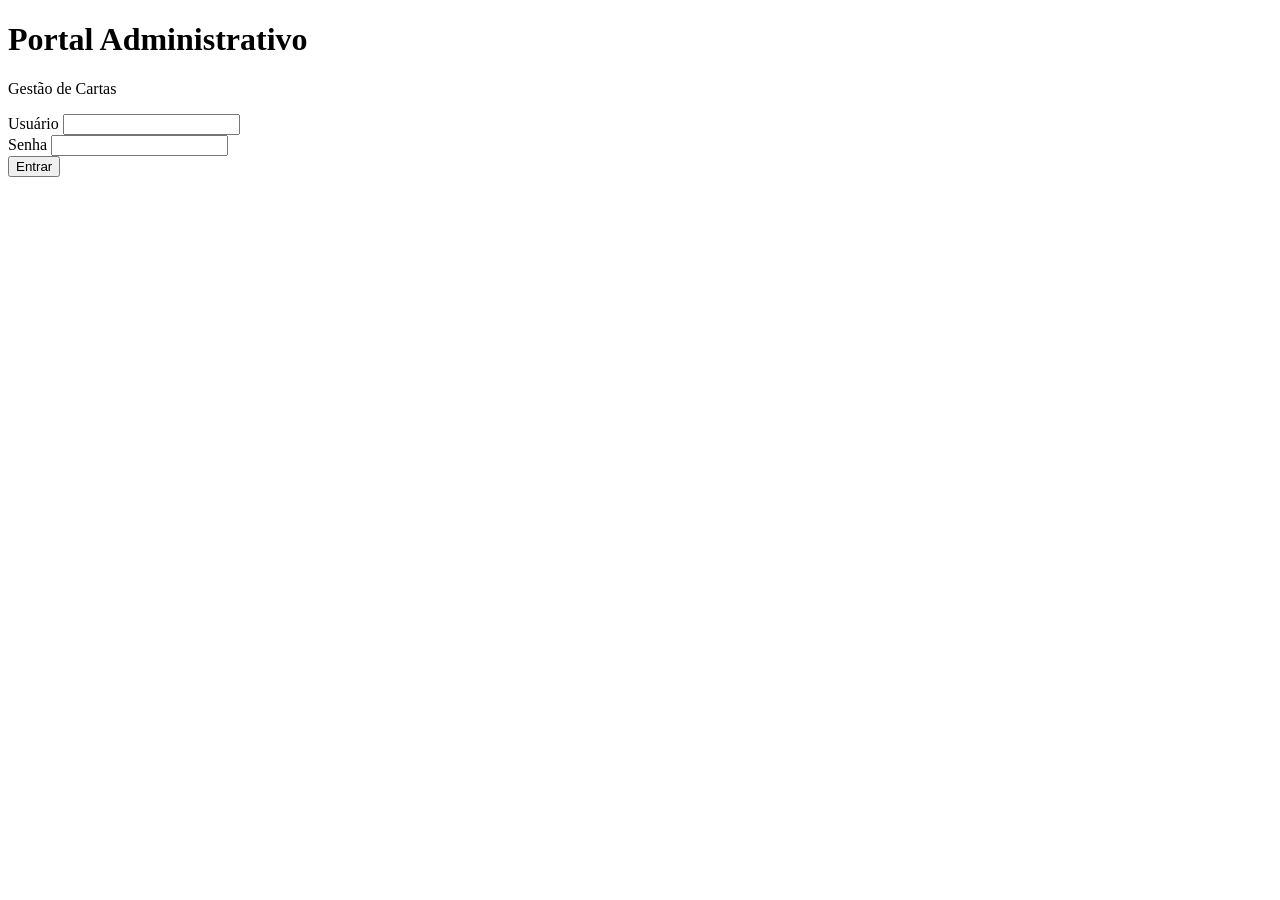
==== src/index.html @ 3fad30eb "chore: initialize project structure" ====
<!DOCTYPE html>
<html lang="pt-BR">
<head>
    <meta charset="UTF-8">
    <meta name="viewport" content="width=device-width, initial-scale=1.0">
    <title>Portal Administrativo - Login</title>
    <link rel="stylesheet" href="assets/css/estilo.css">
</head>
<body class="pagina-login">
    <main class="caixa-login">
        <h1>Portal Administrativo</h1>
        <p class="subtitulo">Gestão de Cartas</p>

        <form id="form-login" novalidate>
            <div class="campo">
                <label for="usuario">Usuário</label>
                <input type="text" id="usuario" name="usuario" autocomplete="username" required>
            </div>

            <div class="campo">
                <label for="senha">Senha</label>
                <input type="password" id="senha" name="senha" autocomplete="current-password" required>
            </div>

            <p id="erro-login" class="mensagem-erro" hidden></p>

            <button type="submit" id="botao-entrar" class="botao botao-primario botao-largo">Entrar</button>
        </form>
    </main>

    <script src="assets/js/login.js"></script>
</body>
</html>
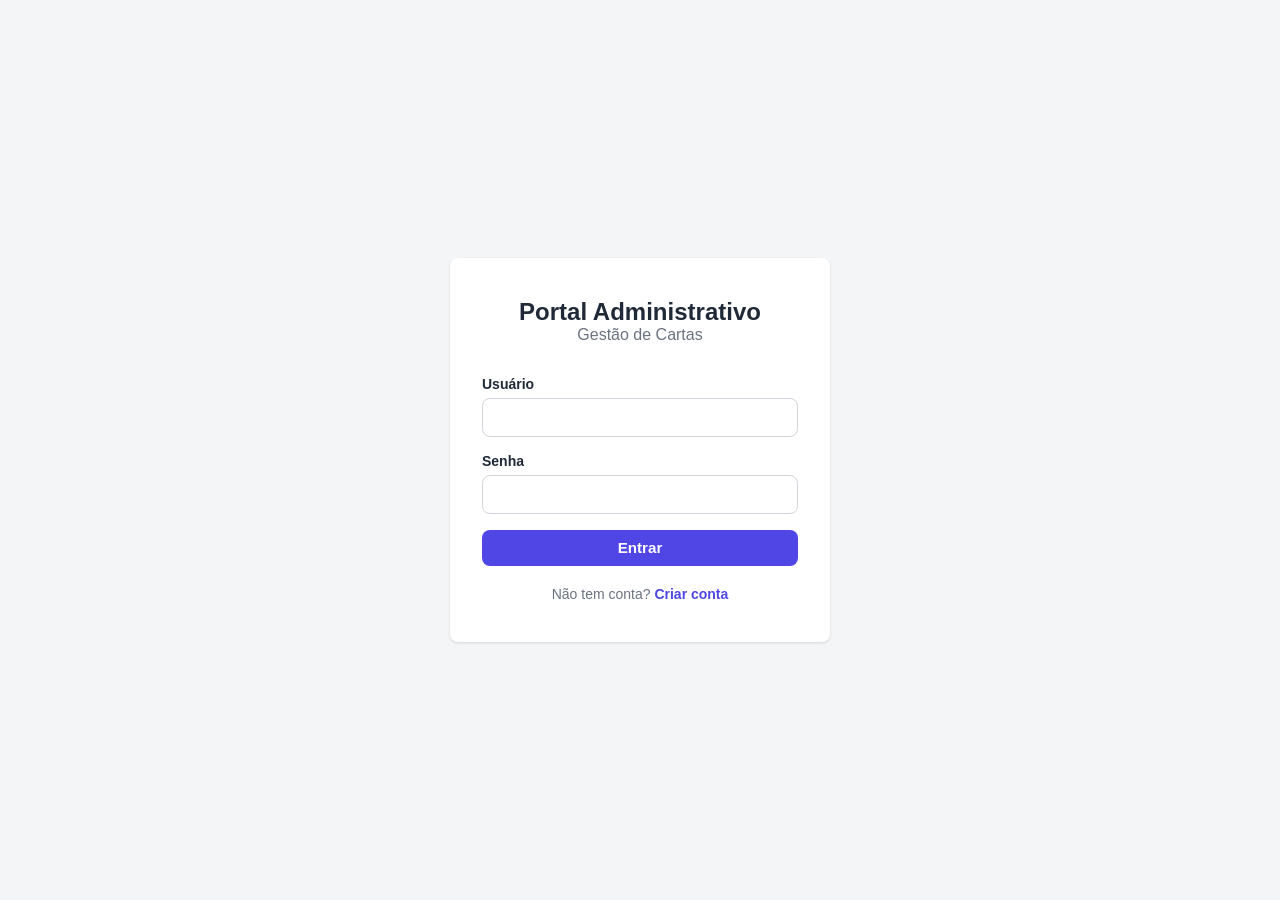
==== commit 1380ae97: "feat: add user registration functionality with form validation and API integration" ====
--- a/src/index.html
+++ b/src/index.html
@@ -26,6 +26,8 @@
 
             <button type="submit" id="botao-entrar" class="botao botao-primario botao-largo">Entrar</button>
         </form>
+
+        <p class="texto-suave link-rodape">Não tem conta? <a href="cadastro.html">Criar conta</a></p>
     </main>
 
     <script src="assets/js/login.js"></script>
--- a/src/assets/css/estilo.css
+++ b/src/assets/css/estilo.css
@@ -0,0 +1,323 @@
+:root {
+    --cor-fundo: #f4f5f7;
+    --cor-superficie: #ffffff;
+    --cor-primaria: #4f46e5;
+    --cor-primaria-escura: #4338ca;
+    --cor-perigo: #dc2626;
+    --cor-perigo-escura: #b91c1c;
+    --cor-texto: #1f2937;
+    --cor-texto-suave: #6b7280;
+    --cor-borda: #d1d5db;
+    --cor-sucesso: #16a34a;
+    --raio: 8px;
+    --sombra: 0 1px 3px rgba(0, 0, 0, 0.12);
+}
+
+* {
+    margin: 0;
+    padding: 0;
+    box-sizing: border-box;
+}
+
+body {
+    font-family: "Segoe UI", Roboto, Arial, sans-serif;
+    background-color: var(--cor-fundo);
+    color: var(--cor-texto);
+    min-height: 100vh;
+}
+
+h1 {
+    font-size: 1.5rem;
+}
+
+.campo {
+    display: flex;
+    flex-direction: column;
+    gap: 0.35rem;
+    margin-bottom: 1rem;
+}
+
+.campo label {
+    font-size: 0.875rem;
+    font-weight: 600;
+}
+
+.campo input,
+.campo select {
+    padding: 0.6rem 0.75rem;
+    border: 1px solid var(--cor-borda);
+    border-radius: var(--raio);
+    font-size: 1rem;
+    background-color: var(--cor-superficie);
+    color: var(--cor-texto);
+}
+
+.campo input:focus,
+.campo select:focus {
+    outline: 2px solid var(--cor-primaria);
+    outline-offset: 1px;
+    border-color: var(--cor-primaria);
+}
+
+.campo select:disabled {
+    background-color: var(--cor-fundo);
+    color: var(--cor-texto-suave);
+    cursor: not-allowed;
+}
+
+.botao {
+    padding: 0.6rem 1.1rem;
+    border: none;
+    border-radius: var(--raio);
+    font-size: 0.95rem;
+    font-weight: 600;
+    cursor: pointer;
+    transition: background-color 0.15s ease;
+}
+
+.botao:disabled {
+    opacity: 0.6;
+    cursor: not-allowed;
+}
+
+.botao-primario {
+    background-color: var(--cor-primaria);
+    color: #ffffff;
+}
+
+.botao-primario:hover:not(:disabled) {
+    background-color: var(--cor-primaria-escura);
+}
+
+.botao-perigo {
+    background-color: var(--cor-perigo);
+    color: #ffffff;
+}
+
+.botao-perigo:hover:not(:disabled) {
+    background-color: var(--cor-perigo-escura);
+}
+
+.botao-neutro {
+    background-color: var(--cor-superficie);
+    color: var(--cor-texto);
+    border: 1px solid var(--cor-borda);
+}
+
+.botao-neutro:hover:not(:disabled) {
+    background-color: var(--cor-fundo);
+}
+
+.botao-largo {
+    width: 100%;
+}
+
+.mensagem-erro {
+    color: var(--cor-perigo);
+    font-size: 0.875rem;
+    margin-bottom: 1rem;
+}
+
+.pagina-login {
+    display: flex;
+    align-items: center;
+    justify-content: center;
+    padding: 1rem;
+}
+
+.caixa-login {
+    background-color: var(--cor-superficie);
+    border-radius: var(--raio);
+    box-shadow: var(--sombra);
+    padding: 2.5rem 2rem;
+    width: 100%;
+    max-width: 380px;
+    text-align: center;
+}
+
+.caixa-login .subtitulo {
+    color: var(--cor-texto-suave);
+    margin-bottom: 2rem;
+}
+
+.caixa-login form {
+    text-align: left;
+}
+
+.link-rodape {
+    margin-top: 1.25rem;
+}
+
+.caixa-login a {
+    color: var(--cor-primaria);
+    font-weight: 600;
+    text-decoration: none;
+}
+
+.caixa-login a:hover {
+    text-decoration: underline;
+}
+
+.texto-suave {
+    color: var(--cor-texto-suave);
+    font-size: 0.875rem;
+}
+
+.cabecalho {
+    display: flex;
+    align-items: center;
+    justify-content: space-between;
+    background-color: var(--cor-superficie);
+    box-shadow: var(--sombra);
+    padding: 1rem 2rem;
+}
+
+.conteudo {
+    max-width: 1100px;
+    margin: 2rem auto;
+    padding: 0 1rem;
+}
+
+.barra-acoes {
+    display: flex;
+    gap: 1rem;
+    justify-content: space-between;
+    flex-wrap: wrap;
+    margin-bottom: 1.5rem;
+}
+
+.barra-acoes input[type="search"] {
+    flex: 1;
+    min-width: 220px;
+    padding: 0.6rem 0.75rem;
+    border: 1px solid var(--cor-borda);
+    border-radius: var(--raio);
+    font-size: 0.95rem;
+}
+
+.barra-acoes input[type="search"]:focus {
+    outline: 2px solid var(--cor-primaria);
+    outline-offset: 1px;
+}
+
+.tabela-container {
+    background-color: var(--cor-superficie);
+    border-radius: var(--raio);
+    box-shadow: var(--sombra);
+    overflow-x: auto;
+}
+
+.tabela-cartas {
+    width: 100%;
+    border-collapse: collapse;
+}
+
+.tabela-cartas th,
+.tabela-cartas td {
+    padding: 0.75rem 1rem;
+    text-align: left;
+    border-bottom: 1px solid var(--cor-borda);
+    vertical-align: middle;
+}
+
+.tabela-cartas th {
+    font-size: 0.8rem;
+    text-transform: uppercase;
+    letter-spacing: 0.03em;
+    color: var(--cor-texto-suave);
+}
+
+.tabela-cartas tbody tr:hover {
+    background-color: var(--cor-fundo);
+}
+
+.miniatura {
+    width: 48px;
+    height: 64px;
+    object-fit: cover;
+    border-radius: 4px;
+    border: 1px solid var(--cor-borda);
+}
+
+.celula-acoes {
+    white-space: nowrap;
+}
+
+.celula-acoes .botao + .botao {
+    margin-left: 0.5rem;
+}
+
+.botao-pequeno {
+    padding: 0.4rem 0.75rem;
+    font-size: 0.85rem;
+}
+
+.estado-vazio {
+    padding: 2rem;
+    text-align: center;
+    color: var(--cor-texto-suave);
+}
+
+.modal {
+    position: fixed;
+    inset: 0;
+    background-color: rgba(0, 0, 0, 0.5);
+    display: flex;
+    align-items: center;
+    justify-content: center;
+    padding: 1rem;
+    z-index: 10;
+}
+
+.modal[hidden] {
+    display: none;
+}
+
+.modal-caixa {
+    background-color: var(--cor-superficie);
+    border-radius: var(--raio);
+    padding: 1.5rem;
+    width: 100%;
+    max-width: 480px;
+    max-height: 90vh;
+    overflow-y: auto;
+}
+
+.modal-caixa h2 {
+    font-size: 1.25rem;
+    margin-bottom: 1.25rem;
+}
+
+.modal-acoes {
+    display: flex;
+    justify-content: flex-end;
+    gap: 0.75rem;
+    margin-top: 1.5rem;
+}
+
+.previa-imagem {
+    margin-top: 0.5rem;
+    width: 96px;
+    height: 128px;
+    object-fit: cover;
+    border-radius: 4px;
+    border: 1px solid var(--cor-borda);
+}
+
+.aviso {
+    position: fixed;
+    bottom: 1.5rem;
+    left: 50%;
+    transform: translateX(-50%);
+    background-color: var(--cor-sucesso);
+    color: #ffffff;
+    padding: 0.75rem 1.5rem;
+    border-radius: var(--raio);
+    box-shadow: var(--sombra);
+    font-weight: 600;
+    z-index: 20;
+}
+
+.aviso[hidden] {
+    display: none;
+}
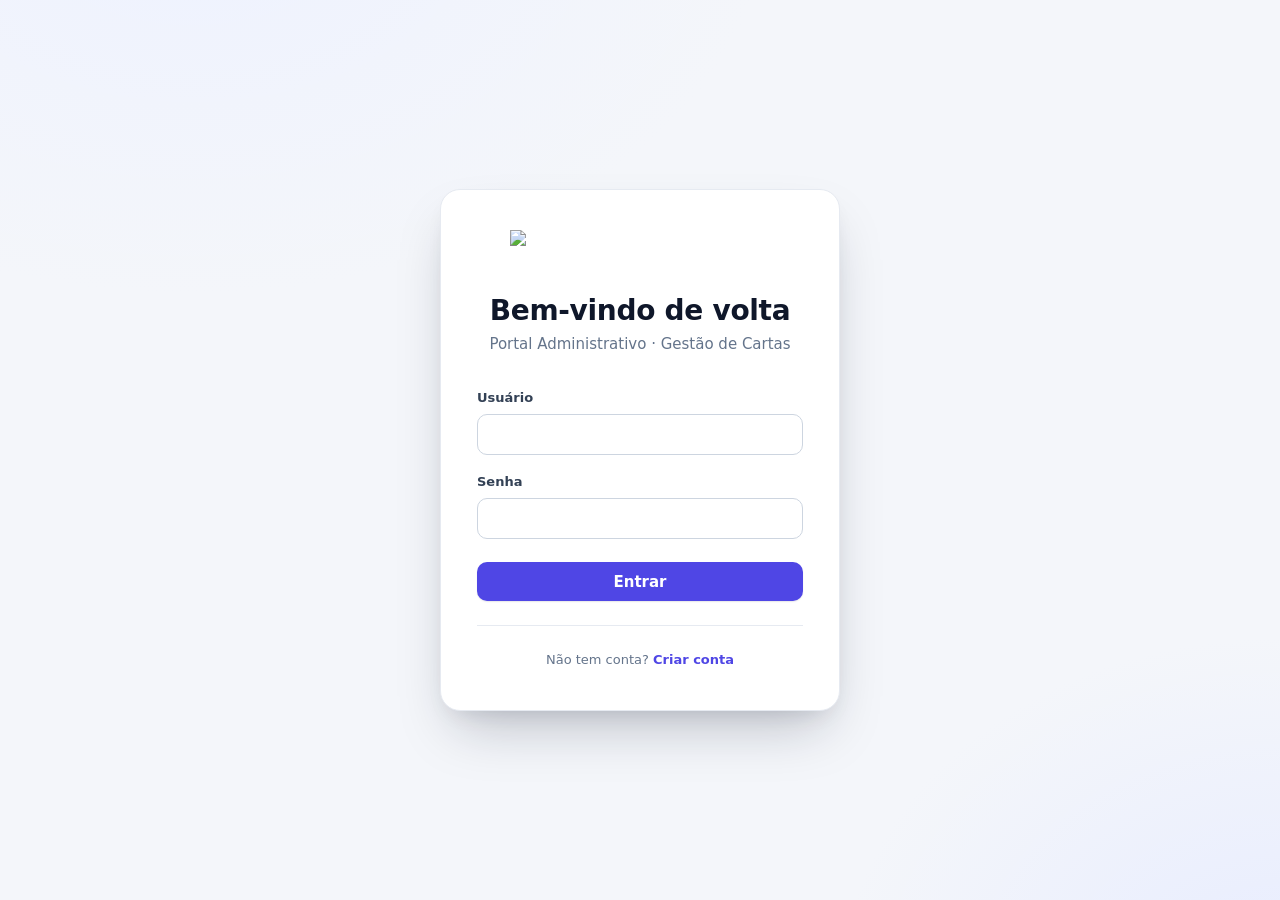
==== commit 32777428: "feat: enhance cartas management interface with loading skeletons and improved error handling" ====
--- a/src/index.html
+++ b/src/index.html
@@ -8,8 +8,13 @@
 </head>
 <body class="pagina-login">
     <main class="caixa-login">
-        <h1>Portal Administrativo</h1>
-        <p class="subtitulo">Gestão de Cartas</p>
+        <span class="marca">
+            <span class="marca-simbolo" aria-hidden="true">
+                <img src="https://www.lmcorp.com.br/arquivos/img/assets/logo_tcg_2_color.png" alt="Logo do Portal Administrativo">
+            </span>
+        </span>
+        <h1>Bem-vindo de volta</h1>
+        <p class="subtitulo">Portal Administrativo · Gestão de Cartas</p>
 
         <form id="form-login" novalidate>
             <div class="campo">
--- a/src/assets/css/estilo.css
+++ b/src/assets/css/estilo.css
@@ -1,323 +1,853 @@
 :root {
-    --cor-fundo: #f4f5f7;
-    --cor-superficie: #ffffff;
-    --cor-primaria: #4f46e5;
-    --cor-primaria-escura: #4338ca;
-    --cor-perigo: #dc2626;
-    --cor-perigo-escura: #b91c1c;
-    --cor-texto: #1f2937;
-    --cor-texto-suave: #6b7280;
-    --cor-borda: #d1d5db;
-    --cor-sucesso: #16a34a;
-    --raio: 8px;
-    --sombra: 0 1px 3px rgba(0, 0, 0, 0.12);
-}
-
-* {
+    --gray-50:  #f8fafc;
+    --gray-100: #f1f5f9;
+    --gray-200: #e6eaf1;
+    --gray-300: #cdd5e0;
+    --gray-400: #94a3b8;
+    --gray-500: #64748b;
+    --gray-600: #475569;
+    --gray-700: #334155;
+    --gray-800: #1e293b;
+    --gray-900: #0f172a;
+
+    --indigo-50:  #eef2ff;
+    --indigo-100: #e0e7ff;
+    --indigo-200: #c7d2fe;
+    --indigo-500: #6366f1;
+    --indigo-600: #4f46e5;
+    --indigo-700: #4338ca;
+
+    --bg:            #f4f6fa;
+    --surface:       #ffffff;
+    --surface-2:     #f8fafc;
+    --border:        var(--gray-200);
+    --border-forte:  var(--gray-300);
+
+    --texto:         var(--gray-800);
+    --texto-forte:   var(--gray-900);
+    --texto-suave:   var(--gray-500);
+    --placeholder:   var(--gray-500);
+
+    --primaria:        var(--indigo-600);
+    --primaria-escura: var(--indigo-700);
+    --primaria-suave:  var(--indigo-50);
+    --primaria-anel:   rgba(79, 70, 229, 0.28);
+
+    --sucesso:      #16a34a;
+    --sucesso-bg:   #dcfce7;
+    --sucesso-tx:   #15803d;
+    --perigo:       #dc2626;
+    --perigo-escura:#b91c1c;
+    --perigo-bg:    #fee2e2;
+    --perigo-tx:    #b91c1c;
+    --aviso-bg:     #fef3c7;
+    --aviso-tx:     #92400e;
+    --info-bg:      #dbeafe;
+    --info-tx:      #1e40af;
+
+    --r-sm:  6px;
+    --r:     10px;
+    --r-lg:  14px;
+    --r-xl:  20px;
+    --r-full:999px;
+
+    --sombra-sm: 0 1px 2px rgba(15, 23, 42, 0.06), 0 1px 1px rgba(15, 23, 42, 0.04);
+    --sombra:    0 2px 6px -1px rgba(15, 23, 42, 0.08), 0 1px 3px -1px rgba(15, 23, 42, 0.06);
+    --sombra-md: 0 10px 24px -6px rgba(15, 23, 42, 0.12), 0 4px 10px -4px rgba(15, 23, 42, 0.08);
+    --sombra-lg: 0 28px 56px -16px rgba(15, 23, 42, 0.26), 0 10px 24px -12px rgba(15, 23, 42, 0.14);
+    --anel-foco: 0 0 0 3px var(--primaria-anel);
+
+    --fonte: "Segoe UI", system-ui, -apple-system, "Roboto", "Helvetica Neue", Arial, sans-serif;
+    --fs-xs:   0.75rem;
+    --fs-sm:   0.8125rem;
+    --fs-base: 0.9375rem;
+    --fs-md:   1rem;
+    --fs-lg:   1.125rem;
+    --fs-xl:   1.375rem;
+    --fs-2xl:  1.75rem;
+
+    --t-rapido: 120ms cubic-bezier(0.4, 0, 0.2, 1);
+    --t:        180ms cubic-bezier(0.4, 0, 0.2, 1);
+}
+
+/*  Base  */
+*,
+*::before,
+*::after {
     margin: 0;
     padding: 0;
     box-sizing: border-box;
 }
 
+html {
+    -webkit-text-size-adjust: 100%;
+}
+
 body {
-    font-family: "Segoe UI", Roboto, Arial, sans-serif;
-    background-color: var(--cor-fundo);
-    color: var(--cor-texto);
+    font-family: var(--fonte);
+    font-size: var(--fs-base);
+    line-height: 1.5;
+    background-color: var(--bg);
+    color: var(--texto);
     min-height: 100vh;
-}
-
-h1 {
-    font-size: 1.5rem;
-}
-
+    -webkit-font-smoothing: antialiased;
+    text-rendering: optimizeLegibility;
+}
+
+h1, h2, h3 {
+    color: var(--texto-forte);
+    line-height: 1.2;
+    letter-spacing: -0.011em;
+}
+
+h1 { font-size: var(--fs-xl); font-weight: 700; }
+h2 { font-size: var(--fs-lg); font-weight: 700; }
+
+a { color: var(--primaria); }
+
+.visualmente-oculto {
+    position: absolute;
+    width: 1px;
+    height: 1px;
+    padding: 0;
+    margin: -1px;
+    overflow: hidden;
+    clip: rect(0, 0, 0, 0);
+    white-space: nowrap;
+    border: 0;
+}
+
+::selection {
+    background-color: var(--indigo-200);
+    color: var(--gray-900);
+}
+
+:focus-visible {
+    outline: none;
+    box-shadow: var(--anel-foco);
+    border-radius: var(--r-sm);
+}
+
+* {
+    scrollbar-width: thin;
+    scrollbar-color: var(--gray-300) transparent;
+}
+
+*::-webkit-scrollbar { width: 10px; height: 10px; }
+*::-webkit-scrollbar-track { background: transparent; }
+*::-webkit-scrollbar-thumb {
+    background-color: var(--gray-300);
+    border: 2px solid var(--bg);
+    border-radius: var(--r-full);
+}
+*::-webkit-scrollbar-thumb:hover { background-color: var(--gray-400); }
+
+/*  Formulário  */
 .campo {
     display: flex;
     flex-direction: column;
-    gap: 0.35rem;
-    margin-bottom: 1rem;
+    gap: 0.4rem;
+    margin-bottom: 1.1rem;
 }
 
 .campo label {
-    font-size: 0.875rem;
+    font-size: var(--fs-sm);
     font-weight: 600;
+    color: var(--gray-700);
 }
 
 .campo input,
+.campo select,
+.campo textarea {
+    width: 100%;
+    padding: 0.65rem 0.85rem;
+    border: 1px solid var(--border-forte);
+    border-radius: var(--r);
+    font-family: inherit;
+    font-size: var(--fs-base);
+    color: var(--texto);
+    background-color: var(--surface);
+    transition: border-color var(--t), box-shadow var(--t);
+    appearance: none;
+}
+
+.campo input::placeholder { color: var(--placeholder); }
+
 .campo select {
-    padding: 0.6rem 0.75rem;
-    border: 1px solid var(--cor-borda);
-    border-radius: var(--raio);
-    font-size: 1rem;
-    background-color: var(--cor-superficie);
-    color: var(--cor-texto);
+    background-image: url("data:image/svg+xml,%3Csvg xmlns='http://www.w3.org/2000/svg' width='16' height='16' viewBox='0 0 24 24' fill='none' stroke='%2364748b' stroke-width='2.2' stroke-linecap='round' stroke-linejoin='round'%3E%3Cpolyline points='6 9 12 15 18 9'/%3E%3C/svg%3E");
+    background-repeat: no-repeat;
+    background-position: right 0.75rem center;
+    padding-right: 2.4rem;
+    cursor: pointer;
+}
+
+.campo input:hover,
+.campo select:hover {
+    border-color: var(--gray-400);
 }
 
 .campo input:focus,
 .campo select:focus {
-    outline: 2px solid var(--cor-primaria);
-    outline-offset: 1px;
-    border-color: var(--cor-primaria);
+    outline: none;
+    border-color: var(--primaria);
+    box-shadow: var(--anel-foco);
 }
 
 .campo select:disabled {
-    background-color: var(--cor-fundo);
-    color: var(--cor-texto-suave);
+    background-color: var(--surface-2);
+    color: var(--texto-suave);
     cursor: not-allowed;
-}
-
+    border-color: var(--border);
+}
+
+.campo-icone {
+    position: relative;
+    display: flex;
+    align-items: center;
+}
+
+.campo-icone .icone {
+    position: absolute;
+    left: 0.85rem;
+    color: var(--texto-suave);
+    pointer-events: none;
+    display: flex;
+}
+
+.campo-icone input {
+    padding-left: 2.6rem;
+}
+
+/*  Botões  */
 .botao {
-    padding: 0.6rem 1.1rem;
-    border: none;
-    border-radius: var(--raio);
-    font-size: 0.95rem;
+    display: inline-flex;
+    align-items: center;
+    justify-content: center;
+    gap: 0.5rem;
+    padding: 0.6rem 1.05rem;
+    border: 1px solid transparent;
+    border-radius: var(--r);
+    font-family: inherit;
+    font-size: var(--fs-base);
     font-weight: 600;
+    line-height: 1.2;
+    white-space: nowrap;
     cursor: pointer;
-    transition: background-color 0.15s ease;
-}
+    user-select: none;
+    transition: background-color var(--t), border-color var(--t),
+                box-shadow var(--t), transform var(--t-rapido), color var(--t);
+}
+
+.botao:active:not(:disabled) { transform: translateY(1px); }
 
 .botao:disabled {
-    opacity: 0.6;
+    opacity: 0.55;
     cursor: not-allowed;
 }
 
+.botao .icone { flex-shrink: 0; }
+
 .botao-primario {
-    background-color: var(--cor-primaria);
+    background-color: var(--primaria);
     color: #ffffff;
-}
-
+    box-shadow: var(--sombra-sm);
+}
 .botao-primario:hover:not(:disabled) {
-    background-color: var(--cor-primaria-escura);
+    background-color: var(--primaria-escura);
+    box-shadow: var(--sombra-md);
 }
 
 .botao-perigo {
-    background-color: var(--cor-perigo);
+    background-color: var(--perigo);
     color: #ffffff;
-}
-
+    box-shadow: var(--sombra-sm);
+}
 .botao-perigo:hover:not(:disabled) {
-    background-color: var(--cor-perigo-escura);
+    background-color: var(--perigo-escura);
+    box-shadow: var(--sombra-md);
 }
 
 .botao-neutro {
-    background-color: var(--cor-superficie);
-    color: var(--cor-texto);
-    border: 1px solid var(--cor-borda);
-}
-
+    background-color: var(--surface);
+    color: var(--gray-700);
+    border-color: var(--border-forte);
+}
 .botao-neutro:hover:not(:disabled) {
-    background-color: var(--cor-fundo);
-}
-
-.botao-largo {
+    background-color: var(--surface-2);
+    border-color: var(--gray-400);
+    color: var(--texto-forte);
+}
+
+.botao-fantasma {
+    background-color: transparent;
+    color: var(--gray-600);
+    border-color: transparent;
+    padding: 0.5rem 0.85rem;
+}
+.botao-fantasma:hover:not(:disabled) {
+    background-color: var(--gray-100);
+    color: var(--texto-forte);
+}
+
+.botao-excluir:hover:not(:disabled) {
+    background-color: var(--perigo-bg);
+    border-color: transparent;
+    color: var(--perigo-tx);
+}
+
+.botao-largo { width: 100%; }
+
+.botao-pequeno {
+    padding: 0.42rem 0.7rem;
+    font-size: var(--fs-sm);
+    border-radius: var(--r-sm);
+    gap: 0.35rem;
+}
+
+/*  Marca  */
+.marca {
+    display: inline-flex;
+    align-items: center;
+    gap: 0.65rem;
+    font-weight: 700;
+    color: var(--texto-forte);
+    letter-spacing: -0.02em;
+}
+
+.marca-simbolo {
+    display: grid;
+    place-items: center;
+    width: 2.25rem;
+    height: 2.25rem;
+    border-radius: var(--r);
+    background: linear-gradient(140deg, var(--indigo-500), var(--indigo-700));
+    color: #ffffff;
+    box-shadow: var(--sombra-sm), inset 0 1px 0 rgba(255, 255, 255, 0.25);
+    flex-shrink: 0;
+}
+
+.marca-simbolo svg { width: 1.35rem; height: 1.35rem; }
+
+.marca-simbolo:has(img) {
+    width: auto;
+    height: auto;
+    border-radius: 0;
+    background: none;
+    box-shadow: none;
+}
+
+.marca-simbolo img {
+    display: block;
+    height: 2.25rem;
+    width: auto;
+    max-width: 100%;
+    object-fit: contain;
+}
+
+/*  Mensagens  */
+[hidden] {
+    display: none !important;
+}
+.mensagem-erro {
+    display: flex;
+    align-items: flex-start;
+    gap: 0.5rem;
+    padding: 0.7rem 0.85rem;
+    background-color: var(--perigo-bg);
+    color: var(--perigo-tx);
+    border-radius: var(--r);
+    font-size: var(--fs-sm);
+    font-weight: 500;
+    margin-bottom: 1.1rem;
+}
+.mensagem-erro::before {
+    content: "";
+    width: 1.05rem;
+    height: 1.05rem;
+    flex-shrink: 0;
+    margin-top: 0.05rem;
+    background-color: currentColor;
+    -webkit-mask: url("data:image/svg+xml,%3Csvg xmlns='http://www.w3.org/2000/svg' viewBox='0 0 24 24' fill='none' stroke='black' stroke-width='2' stroke-linecap='round' stroke-linejoin='round'%3E%3Ccircle cx='12' cy='12' r='10'/%3E%3Cline x1='12' y1='8' x2='12' y2='12'/%3E%3Cline x1='12' y1='16' x2='12.01' y2='16'/%3E%3C/svg%3E") center / contain no-repeat;
+            mask: url("data:image/svg+xml,%3Csvg xmlns='http://www.w3.org/2000/svg' viewBox='0 0 24 24' fill='none' stroke='black' stroke-width='2' stroke-linecap='round' stroke-linejoin='round'%3E%3Ccircle cx='12' cy='12' r='10'/%3E%3Cline x1='12' y1='8' x2='12' y2='12'/%3E%3Cline x1='12' y1='16' x2='12.01' y2='16'/%3E%3C/svg%3E") center / contain no-repeat;
+}
+
+.texto-suave {
+    color: var(--texto-suave);
+    font-size: var(--fs-sm);
+}
+
+/* Tela de Login */
+.pagina-login {
+    display: flex;
+    align-items: center;
+    justify-content: center;
+    padding: 1.5rem;
+    background:
+        radial-gradient(60rem 40rem at 15% -10%, var(--indigo-50), transparent 60%),
+        radial-gradient(50rem 40rem at 100% 110%, #e7ecff, transparent 55%),
+        var(--bg);
+}
+
+.caixa-login {
+    position: relative;
     width: 100%;
-}
-
-.mensagem-erro {
-    color: var(--cor-perigo);
-    font-size: 0.875rem;
-    margin-bottom: 1rem;
-}
-
-.pagina-login {
-    display: flex;
-    align-items: center;
+    max-width: 400px;
+    background-color: var(--surface);
+    border: 1px solid var(--border);
+    border-radius: var(--r-xl);
+    box-shadow: var(--sombra-lg);
+    padding: 2.5rem 2.25rem;
+    text-align: center;
+}
+
+.caixa-login .marca {
     justify-content: center;
-    padding: 1rem;
-}
-
-.caixa-login {
-    background-color: var(--cor-superficie);
-    border-radius: var(--raio);
-    box-shadow: var(--sombra);
-    padding: 2.5rem 2rem;
-    width: 100%;
-    max-width: 380px;
-    text-align: center;
+    margin-bottom: 1.75rem;
+}
+
+.caixa-login h1 {
+    font-size: var(--fs-2xl);
+    margin-bottom: 0.35rem;
 }
 
 .caixa-login .subtitulo {
-    color: var(--cor-texto-suave);
+    color: var(--texto-suave);
+    font-size: var(--fs-base);
     margin-bottom: 2rem;
 }
 
-.caixa-login form {
-    text-align: left;
-}
+.caixa-login form { text-align: left; }
+
+.caixa-login .botao-largo { margin-top: 0.35rem; }
 
 .link-rodape {
-    margin-top: 1.25rem;
+    margin-top: 1.5rem;
+    padding-top: 1.5rem;
+    border-top: 1px solid var(--border);
 }
 
 .caixa-login a {
-    color: var(--cor-primaria);
+    color: var(--primaria);
     font-weight: 600;
     text-decoration: none;
 }
-
-.caixa-login a:hover {
-    text-decoration: underline;
-}
-
-.texto-suave {
-    color: var(--cor-texto-suave);
-    font-size: 0.875rem;
-}
-
+.caixa-login a:hover { text-decoration: underline; }
+
+/* Tela: Cartas */
 .cabecalho {
+    position: sticky;
+    top: 0;
+    z-index: 30;
     display: flex;
     align-items: center;
     justify-content: space-between;
-    background-color: var(--cor-superficie);
-    box-shadow: var(--sombra);
-    padding: 1rem 2rem;
+    gap: 1rem;
+    background-color: rgba(255, 255, 255, 0.85);
+    backdrop-filter: saturate(1.4) blur(10px);
+    border-bottom: 1px solid var(--border);
+    padding: 0.9rem clamp(1rem, 4vw, 2.5rem);
+}
+
+.cabecalho-titulo h1 {
+    font-size: var(--fs-lg);
+    line-height: 1.15;
+}
+
+.cabecalho-titulo #saudacao {
+    margin-top: 0.1rem;
+}
+
+.cabecalho-usuario {
+    display: flex;
+    align-items: center;
+    gap: 0.75rem;
+}
+
+.avatar {
+    display: grid;
+    place-items: center;
+    width: 2.1rem;
+    height: 2.1rem;
+    border-radius: var(--r-full);
+    background-color: var(--indigo-100);
+    color: var(--indigo-700);
+    font-weight: 700;
+    font-size: var(--fs-sm);
+    flex-shrink: 0;
 }
 
 .conteudo {
-    max-width: 1100px;
-    margin: 2rem auto;
-    padding: 0 1rem;
+    max-width: 1140px;
+    margin: 0 auto;
+    padding: clamp(1.5rem, 4vw, 2.5rem) clamp(1rem, 4vw, 2.5rem) 4rem;
 }
 
 .barra-acoes {
     display: flex;
     gap: 1rem;
     justify-content: space-between;
+    align-items: center;
     flex-wrap: wrap;
     margin-bottom: 1.5rem;
 }
 
+.barra-acoes .campo-icone {
+    flex: 1;
+    min-width: 240px;
+    max-width: 460px;
+}
+
 .barra-acoes input[type="search"] {
-    flex: 1;
-    min-width: 220px;
-    padding: 0.6rem 0.75rem;
-    border: 1px solid var(--cor-borda);
-    border-radius: var(--raio);
-    font-size: 0.95rem;
-}
-
+    width: 100%;
+    padding: 0.65rem 0.85rem 0.65rem 2.6rem;
+    border: 1px solid var(--border-forte);
+    border-radius: var(--r);
+    font-family: inherit;
+    font-size: var(--fs-base);
+    color: var(--texto);
+    background-color: var(--surface);
+    transition: border-color var(--t), box-shadow var(--t);
+}
+.barra-acoes input[type="search"]::placeholder { color: var(--placeholder); }
+.barra-acoes input[type="search"]:hover { border-color: var(--gray-400); }
 .barra-acoes input[type="search"]:focus {
-    outline: 2px solid var(--cor-primaria);
-    outline-offset: 1px;
-}
-
+    outline: none;
+    border-color: var(--primaria);
+    box-shadow: var(--anel-foco);
+}
+.barra-acoes input[type="search"]::-webkit-search-cancel-button { cursor: pointer; }
+
+/* Tabela */
 .tabela-container {
-    background-color: var(--cor-superficie);
-    border-radius: var(--raio);
-    box-shadow: var(--sombra);
-    overflow-x: auto;
-}
+    background-color: var(--surface);
+    border: 1px solid var(--border);
+    border-radius: var(--r-lg);
+    box-shadow: var(--sombra-sm);
+    overflow: hidden;
+}
+
+.tabela-scroll { overflow-x: auto; }
 
 .tabela-cartas {
     width: 100%;
     border-collapse: collapse;
-}
-
-.tabela-cartas th,
-.tabela-cartas td {
+    font-variant-numeric: tabular-nums;
+}
+
+.tabela-cartas thead th {
+    position: sticky;
+    top: 0;
+    background-color: var(--surface-2);
     padding: 0.75rem 1rem;
     text-align: left;
-    border-bottom: 1px solid var(--cor-borda);
+    font-size: var(--fs-xs);
+    font-weight: 700;
+    text-transform: uppercase;
+    letter-spacing: 0.05em;
+    color: var(--texto-suave);
+    border-bottom: 1px solid var(--border);
+    white-space: nowrap;
+}
+
+.tabela-cartas tbody td {
+    padding: 0.7rem 1rem;
+    text-align: left;
+    border-bottom: 1px solid var(--border);
     vertical-align: middle;
-}
-
-.tabela-cartas th {
-    font-size: 0.8rem;
-    text-transform: uppercase;
-    letter-spacing: 0.03em;
-    color: var(--cor-texto-suave);
-}
-
-.tabela-cartas tbody tr:hover {
-    background-color: var(--cor-fundo);
+    color: var(--texto);
+}
+
+.tabela-cartas tbody tr {
+    transition: background-color var(--t-rapido);
+}
+.tabela-cartas tbody tr:last-child td { border-bottom: none; }
+.tabela-cartas tbody tr:hover { background-color: var(--surface-2); }
+
+.tabela-cartas td.celula-nome {
+    font-weight: 600;
+    color: var(--texto-forte);
 }
 
 .miniatura {
-    width: 48px;
-    height: 64px;
+    width: 42px;
+    height: 58px;
     object-fit: cover;
-    border-radius: 4px;
-    border: 1px solid var(--cor-borda);
-}
+    border-radius: var(--r-sm);
+    border: 1px solid var(--border);
+    background-color: var(--surface-2);
+    display: block;
+}
+
+.miniatura-vazia {
+    display: grid;
+    place-items: center;
+    width: 42px;
+    height: 58px;
+    border-radius: var(--r-sm);
+    border: 1px dashed var(--border-forte);
+    background-color: var(--surface-2);
+    color: var(--gray-400);
+}
+.miniatura-vazia svg { width: 1.1rem; height: 1.1rem; }
 
 .celula-acoes {
     white-space: nowrap;
-}
-
-.celula-acoes .botao + .botao {
-    margin-left: 0.5rem;
-}
-
-.botao-pequeno {
-    padding: 0.4rem 0.75rem;
-    font-size: 0.85rem;
-}
-
+    text-align: right;
+}
+.celula-acoes .botao + .botao { margin-left: 0.4rem; }
+
+/* Chips de jogo e badges de raridade */
+.chip {
+    display: inline-flex;
+    align-items: center;
+    gap: 0.4rem;
+    padding: 0.2rem 0.6rem 0.2rem 0.5rem;
+    border-radius: var(--r-full);
+    font-size: var(--fs-xs);
+    font-weight: 600;
+    white-space: nowrap;
+    background-color: var(--gray-100);
+    color: var(--gray-700);
+}
+.chip::before {
+    content: "";
+    width: 0.5rem;
+    height: 0.5rem;
+    border-radius: var(--r-full);
+    background-color: currentColor;
+    flex-shrink: 0;
+}
+.chip-jogo-magic   { background-color: #fdeede; color: #9a5b12; }
+.chip-jogo-pokemon { background-color: #fef6d5; color: #8a6d0b; }
+.chip-jogo-yugioh  { background-color: #ede9fe; color: #6d28d9; }
+
+.badge {
+    display: inline-flex;
+    align-items: center;
+    padding: 0.2rem 0.6rem;
+    border-radius: var(--r-full);
+    font-size: var(--fs-xs);
+    font-weight: 600;
+    white-space: nowrap;
+    background-color: var(--gray-100);
+    color: var(--gray-600);
+    border: 1px solid transparent;
+}
+.badge-comum      { background-color: var(--gray-100);  color: var(--gray-600); }
+.badge-incomum    { background-color: var(--sucesso-bg);color: var(--sucesso-tx); }
+.badge-rara       { background-color: var(--info-bg);   color: var(--info-tx); }
+.badge-ultra-rara { background-color: #ede9fe;          color: #6d28d9; }
+.badge-secreta    { background-color: #fce7f3;          color: #a21caf; }
+.badge-mitica     { background-color: var(--aviso-bg);  color: var(--aviso-tx); }
+
+/* Skeleton de carregamento  */
+.skeleton {
+    display: block;
+    border-radius: var(--r-sm);
+    background: linear-gradient(100deg, var(--gray-100) 30%, var(--gray-200) 50%, var(--gray-100) 70%);
+    background-size: 200% 100%;
+    animation: brilho 1.3s ease-in-out infinite;
+}
+.skeleton-miniatura { width: 42px; height: 58px; border-radius: var(--r-sm); }
+.skeleton-linha { height: 0.8rem; }
+.skeleton-chip { height: 1.3rem; width: 5.5rem; border-radius: var(--r-full); }
+
+@keyframes brilho {
+    0%   { background-position: 200% 0; }
+    100% { background-position: -200% 0; }
+}
+
+/* Estado vazio */
 .estado-vazio {
-    padding: 2rem;
+    display: flex;
+    flex-direction: column;
+    align-items: center;
+    gap: 0.5rem;
+    padding: 3.5rem 2rem;
     text-align: center;
-    color: var(--cor-texto-suave);
-}
-
+    color: var(--texto-suave);
+}
+.estado-vazio[hidden] { display: none; }
+
+.estado-vazio-icone {
+    display: grid;
+    place-items: center;
+    width: 3.5rem;
+    height: 3.5rem;
+    margin-bottom: 0.4rem;
+    border-radius: var(--r-full);
+    background-color: var(--surface-2);
+    color: var(--gray-400);
+}
+.estado-vazio-icone svg { width: 1.6rem; height: 1.6rem; }
+
+#estado-vazio-texto {
+    font-size: var(--fs-md);
+    font-weight: 600;
+    color: var(--gray-700);
+}
+.estado-vazio-dica { font-size: var(--fs-sm); }
+
+/* Modais */
 .modal {
     position: fixed;
     inset: 0;
-    background-color: rgba(0, 0, 0, 0.5);
+    background-color: rgba(15, 23, 42, 0.45);
+    backdrop-filter: blur(3px);
     display: flex;
     align-items: center;
     justify-content: center;
     padding: 1rem;
-    z-index: 10;
-}
-
-.modal[hidden] {
-    display: none;
-}
+    z-index: 50;
+    animation: modal-fundo var(--t) ease both;
+}
+.modal[hidden] { display: none; }
 
 .modal-caixa {
-    background-color: var(--cor-superficie);
-    border-radius: var(--raio);
-    padding: 1.5rem;
+    background-color: var(--surface);
+    border: 1px solid var(--border);
+    border-radius: var(--r-lg);
+    box-shadow: var(--sombra-lg);
+    padding: 1.75rem;
     width: 100%;
-    max-width: 480px;
+    max-width: 500px;
     max-height: 90vh;
     overflow-y: auto;
-}
-
-.modal-caixa h2 {
-    font-size: 1.25rem;
-    margin-bottom: 1.25rem;
+    animation: modal-entrada 220ms cubic-bezier(0.16, 1, 0.3, 1) both;
+}
+
+.modal-caixa h2 { margin-bottom: 1.5rem; }
+
+.modal-caixa > p { color: var(--texto-suave); }
+.modal-caixa #texto-exclusao {
+    color: var(--texto);
+    font-size: var(--fs-md);
+    margin-bottom: 0.35rem;
 }
 
 .modal-acoes {
     display: flex;
     justify-content: flex-end;
-    gap: 0.75rem;
-    margin-top: 1.5rem;
-}
+    gap: 0.6rem;
+    margin-top: 1.75rem;
+}
+
+@keyframes modal-fundo {
+    from { opacity: 0; }
+    to   { opacity: 1; }
+}
+@keyframes modal-entrada {
+    from { opacity: 0; transform: translateY(12px) scale(0.98); }
+    to   { opacity: 1; transform: translateY(0) scale(1); }
+}
+
+/* Área de upload de imagem */
+.dropzone {
+    display: flex;
+    align-items: center;
+    gap: 1rem;
+    padding: 1rem;
+    border: 1.5px dashed var(--border-forte);
+    border-radius: var(--r);
+    background-color: var(--surface-2);
+    cursor: pointer;
+    transition: border-color var(--t), background-color var(--t);
+}
+.dropzone:hover {
+    border-color: var(--primaria);
+    background-color: var(--primaria-suave);
+}
+.dropzone input[type="file"] {
+    position: absolute;
+    width: 1px;
+    height: 1px;
+    padding: 0;
+    margin: -1px;
+    overflow: hidden;
+    clip: rect(0, 0, 0, 0);
+    white-space: nowrap;
+    border: 0;
+}
+.dropzone:focus-within {
+    border-color: var(--primaria);
+    box-shadow: var(--anel-foco);
+}
+
+.dropzone-icone {
+    display: grid;
+    place-items: center;
+    width: 2.5rem;
+    height: 2.5rem;
+    border-radius: var(--r);
+    background-color: var(--indigo-100);
+    color: var(--indigo-600);
+    flex-shrink: 0;
+}
+.dropzone-icone svg { width: 1.25rem; height: 1.25rem; }
+
+.dropzone-texto { font-size: var(--fs-sm); color: var(--texto-suave); }
+.dropzone-texto strong { color: var(--gray-700); display: block; font-size: var(--fs-base); }
 
 .previa-imagem {
-    margin-top: 0.5rem;
-    width: 96px;
-    height: 128px;
+    margin-top: 0.85rem;
+    width: 92px;
+    height: 124px;
     object-fit: cover;
-    border-radius: 4px;
-    border: 1px solid var(--cor-borda);
-}
-
+    border-radius: var(--r-sm);
+    border: 1px solid var(--border);
+    box-shadow: var(--sombra-sm);
+}
+
+/* Aviso (toast) */
 .aviso {
     position: fixed;
-    bottom: 1.5rem;
+    bottom: 1.75rem;
     left: 50%;
+    display: flex;
+    align-items: center;
+    gap: 0.6rem;
     transform: translateX(-50%);
-    background-color: var(--cor-sucesso);
+    background-color: var(--gray-900);
     color: #ffffff;
-    padding: 0.75rem 1.5rem;
-    border-radius: var(--raio);
-    box-shadow: var(--sombra);
+    padding: 0.8rem 1.25rem;
+    border-radius: var(--r);
+    box-shadow: var(--sombra-lg);
+    font-size: var(--fs-base);
     font-weight: 600;
-    z-index: 20;
-}
-
-.aviso[hidden] {
-    display: none;
-}
+    z-index: 80;
+    animation: toast-entrada 260ms cubic-bezier(0.16, 1, 0.3, 1) both;
+}
+.aviso[hidden] { display: none; }
+.aviso::before {
+    content: "";
+    width: 1.1rem;
+    height: 1.1rem;
+    flex-shrink: 0;
+    background-color: #4ade80;
+    -webkit-mask: url("data:image/svg+xml,%3Csvg xmlns='http://www.w3.org/2000/svg' viewBox='0 0 24 24' fill='none' stroke='black' stroke-width='2.5' stroke-linecap='round' stroke-linejoin='round'%3E%3Cpolyline points='20 6 9 17 4 12'/%3E%3C/svg%3E") center / contain no-repeat;
+            mask: url("data:image/svg+xml,%3Csvg xmlns='http://www.w3.org/2000/svg' viewBox='0 0 24 24' fill='none' stroke='black' stroke-width='2.5' stroke-linecap='round' stroke-linejoin='round'%3E%3Cpolyline points='20 6 9 17 4 12'/%3E%3C/svg%3E") center / contain no-repeat;
+}
+
+@keyframes toast-entrada {
+    from { opacity: 0; transform: translate(-50%, 1rem); }
+    to   { opacity: 1; transform: translate(-50%, 0); }
+}
+
+@media (max-width: 640px) {
+    .cabecalho { padding: 0.8rem 1rem; }
+    .cabecalho-usuario .botao-fantasma span { display: none; }
+    .barra-acoes { flex-direction: column; align-items: stretch; }
+    .barra-acoes .campo-icone { max-width: none; }
+    .barra-acoes .botao-primario { width: 100%; }
+    .modal-caixa { padding: 1.35rem; }
+}
+
+@media (prefers-reduced-motion: reduce) {
+    *,
+    *::before,
+    *::after {
+        animation-duration: 0.01ms !important;
+        animation-iteration-count: 1 !important;
+        transition-duration: 0.01ms !important;
+    }
+}
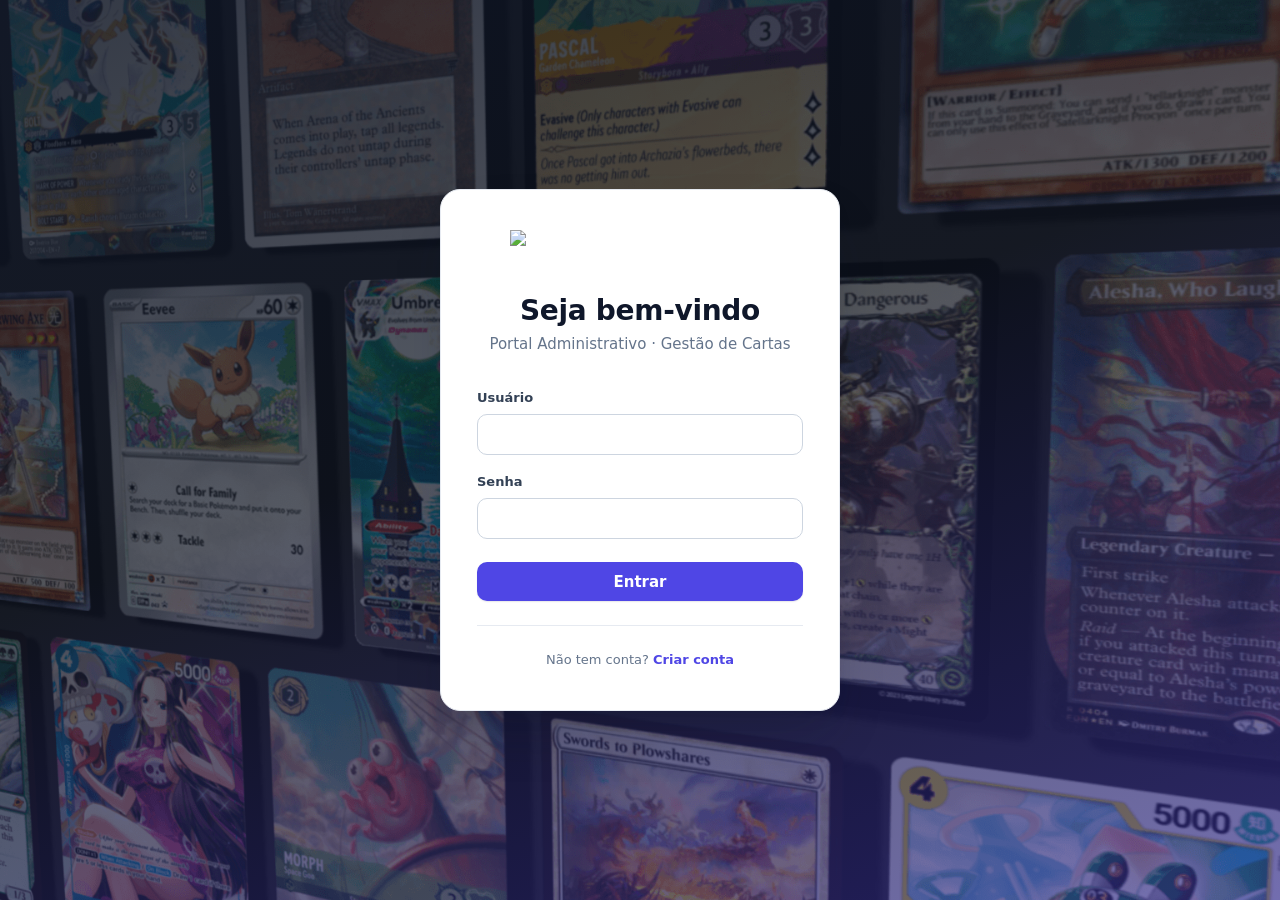
==== commit 5a7fcef4: "feat: update card insertion to include image URLs and modify image format restrictions" ====
--- a/src/index.html
+++ b/src/index.html
@@ -13,7 +13,7 @@
                 <img src="https://www.lmcorp.com.br/arquivos/img/assets/logo_tcg_2_color.png" alt="Logo do Portal Administrativo">
             </span>
         </span>
-        <h1>Bem-vindo de volta</h1>
+        <h1>Seja bem-vindo</h1>
         <p class="subtitulo">Portal Administrativo · Gestão de Cartas</p>
 
         <form id="form-login" novalidate>
--- a/src/assets/css/estilo.css
+++ b/src/assets/css/estilo.css
@@ -1,3 +1,32 @@
+@font-face {
+    font-family: "Open Sauce Sans";
+    font-style: normal;
+    font-weight: 400;
+    font-display: swap;
+    src: url(https://cdn.jsdelivr.net/npm/@fontsource/open-sauce-sans@5/files/open-sauce-sans-latin-400-normal.woff2) format("woff2");
+}
+@font-face {
+    font-family: "Open Sauce Sans";
+    font-style: normal;
+    font-weight: 500;
+    font-display: swap;
+    src: url(https://cdn.jsdelivr.net/npm/@fontsource/open-sauce-sans@5/files/open-sauce-sans-latin-500-normal.woff2) format("woff2");
+}
+@font-face {
+    font-family: "Open Sauce Sans";
+    font-style: normal;
+    font-weight: 600;
+    font-display: swap;
+    src: url(https://cdn.jsdelivr.net/npm/@fontsource/open-sauce-sans@5/files/open-sauce-sans-latin-600-normal.woff2) format("woff2");
+}
+@font-face {
+    font-family: "Open Sauce Sans";
+    font-style: normal;
+    font-weight: 700;
+    font-display: swap;
+    src: url(https://cdn.jsdelivr.net/npm/@fontsource/open-sauce-sans@5/files/open-sauce-sans-latin-700-normal.woff2) format("woff2");
+}
+
 :root {
     --gray-50:  #f8fafc;
     --gray-100: #f1f5f9;
@@ -57,7 +86,7 @@
     --sombra-lg: 0 28px 56px -16px rgba(15, 23, 42, 0.26), 0 10px 24px -12px rgba(15, 23, 42, 0.14);
     --anel-foco: 0 0 0 3px var(--primaria-anel);
 
-    --fonte: "Segoe UI", system-ui, -apple-system, "Roboto", "Helvetica Neue", Arial, sans-serif;
+    --fonte: "Open Sauce Sans", "Segoe UI", system-ui, -apple-system, "Roboto", "Helvetica Neue", Arial, sans-serif;
     --fs-xs:   0.75rem;
     --fs-sm:   0.8125rem;
     --fs-base: 0.9375rem;
@@ -198,6 +227,158 @@
     color: var(--texto-suave);
     cursor: not-allowed;
     border-color: var(--border);
+}
+
+.selecao {
+    position: relative;
+    width: 100%;
+}
+
+.selecao select {
+    position: absolute;
+    width: 1px;
+    height: 1px;
+    padding: 0;
+    margin: -1px;
+    border: 0;
+    clip: rect(0 0 0 0);
+    overflow: hidden;
+    pointer-events: none;
+}
+
+.selecao-gatilho {
+    width: 100%;
+    display: flex;
+    align-items: center;
+    justify-content: space-between;
+    gap: 0.75rem;
+    padding: 0.65rem 0.85rem;
+    border: 1px solid var(--border-forte);
+    border-radius: var(--r);
+    font-family: inherit;
+    font-size: var(--fs-base);
+    color: var(--texto);
+    background-color: var(--surface);
+    text-align: left;
+    cursor: pointer;
+    transition: border-color var(--t), box-shadow var(--t);
+}
+
+.selecao-gatilho:hover {
+    border-color: var(--gray-400);
+}
+
+.selecao-gatilho:focus-visible {
+    outline: none;
+    border-color: var(--primaria);
+    box-shadow: var(--anel-foco);
+}
+
+.selecao.aberta .selecao-gatilho {
+    border-color: var(--primaria);
+    box-shadow: var(--anel-foco);
+}
+
+.selecao-valor {
+    flex: 1;
+    min-width: 0;
+    overflow: hidden;
+    text-overflow: ellipsis;
+    white-space: nowrap;
+}
+
+.selecao-valor.placeholder {
+    color: var(--placeholder);
+}
+
+.selecao-seta {
+    display: flex;
+    flex-shrink: 0;
+    color: var(--texto-suave);
+    transition: transform var(--t);
+}
+
+.selecao.aberta .selecao-seta {
+    transform: rotate(180deg);
+}
+
+.selecao.desabilitada .selecao-gatilho {
+    background-color: var(--surface-2);
+    color: var(--texto-suave);
+    cursor: not-allowed;
+    border-color: var(--border);
+}
+
+.selecao.desabilitada .selecao-seta {
+    opacity: 0.5;
+}
+
+.selecao-lista {
+    position: fixed;
+    z-index: 1000;
+    max-height: 15rem;
+    overflow-y: auto;
+    padding: 0.35rem;
+    margin: 0;
+    list-style: none;
+    background-color: var(--surface);
+    border: 1px solid var(--border);
+    border-radius: var(--r);
+    box-shadow: var(--sombra-md);
+    transform-origin: top center;
+    animation: selecao-abrir var(--t-rapido) ease;
+}
+
+.selecao-lista[hidden] {
+    display: none;
+}
+
+@keyframes selecao-abrir {
+    from { opacity: 0; transform: translateY(-4px); }
+    to   { opacity: 1; transform: translateY(0); }
+}
+
+.selecao-opcao {
+    display: flex;
+    align-items: center;
+    justify-content: space-between;
+    gap: 0.5rem;
+    padding: 0.55rem 0.7rem;
+    border-radius: var(--r-sm);
+    font-size: var(--fs-base);
+    color: var(--texto);
+    cursor: pointer;
+    transition: background-color var(--t-rapido), color var(--t-rapido);
+}
+
+.selecao-opcao.destacada {
+    background-color: var(--gray-100);
+}
+
+.selecao-opcao.selecionada {
+    color: var(--primaria);
+    font-weight: 600;
+    background-color: var(--primaria-suave);
+}
+
+.selecao-opcao.placeholder {
+    color: var(--texto-suave);
+}
+
+.selecao-opcao-texto {
+    overflow: hidden;
+    text-overflow: ellipsis;
+    white-space: nowrap;
+}
+
+.selecao-opcao-marca {
+    display: none;
+    flex-shrink: 0;
+    color: var(--primaria);
+}
+
+.selecao-opcao.selecionada .selecao-opcao-marca {
+    display: flex;
 }
 
 .campo-icone {
@@ -289,10 +470,14 @@
     color: var(--texto-forte);
 }
 
-.botao-excluir:hover:not(:disabled) {
+.botao-excluir {
     background-color: var(--perigo-bg);
     border-color: transparent;
     color: var(--perigo-tx);
+}
+.botao-excluir:hover:not(:disabled) {
+    background-color: var(--perigo);
+    color: #ffffff;
 }
 
 .botao-largo { width: 100%; }
@@ -383,9 +568,8 @@
     justify-content: center;
     padding: 1.5rem;
     background:
-        radial-gradient(60rem 40rem at 15% -10%, var(--indigo-50), transparent 60%),
-        radial-gradient(50rem 40rem at 100% 110%, #e7ecff, transparent 55%),
-        var(--bg);
+        linear-gradient(160deg, rgba(15, 23, 42, 0.75), rgba(15, 23, 42, 0.5) 45%, rgba(67, 56, 202, 0.45)),
+        url("../img/login-fundo.png") center / cover no-repeat;
 }
 
 .caixa-login {
@@ -477,9 +661,220 @@
 }
 
 .conteudo {
-    max-width: 1140px;
+    max-width: 1440px;
     margin: 0 auto;
     padding: clamp(1.5rem, 4vw, 2.5rem) clamp(1rem, 4vw, 2.5rem) 4rem;
+    display: flex;
+    align-items: flex-start;
+    gap: 1.25rem;
+}
+
+.area-principal {
+    flex: 1;
+    min-width: 0;
+}
+
+.filtros-sidebar {
+    flex-shrink: 0;
+    width: 210px;
+    display: flex;
+    flex-direction: column;
+    gap: 1.2rem;
+    position: sticky;
+    top: 5.75rem;
+    max-height: calc(100vh - 7.5rem);
+    overflow-y: auto;
+    background-color: var(--surface);
+    border: 1px solid var(--border);
+    border-radius: var(--r-lg);
+    padding: 1.1rem;
+    box-shadow: var(--sombra-sm);
+}
+
+.filtros-cabecalho {
+    display: flex;
+    align-items: center;
+    justify-content: space-between;
+    gap: 0.5rem;
+}
+
+.filtros-cabecalho h2 {
+    font-size: var(--fs-md);
+    font-weight: 700;
+    color: var(--texto-forte);
+}
+
+.botao-limpar-filtros {
+    border: none;
+    background: none;
+    padding: 0.15rem 0.3rem;
+    font-family: inherit;
+    font-size: var(--fs-sm);
+    font-weight: 600;
+    color: var(--primaria);
+    cursor: pointer;
+}
+.botao-limpar-filtros:hover { color: var(--primaria-escura); text-decoration: underline; }
+
+.filtro-grupo + .filtro-grupo {
+    padding-top: 1.15rem;
+    border-top: 1px solid var(--border);
+}
+
+.filtro-grupo-titulo {
+    font-size: var(--fs-xs);
+    font-weight: 700;
+    text-transform: uppercase;
+    letter-spacing: 0.05em;
+    color: var(--texto-suave);
+    margin-bottom: 0.55rem;
+}
+
+.filtro-busca-campo {
+    position: relative;
+    display: flex;
+    align-items: center;
+    margin-bottom: 0.5rem;
+}
+
+.filtro-busca-icone {
+    position: absolute;
+    left: 0.55rem;
+    color: var(--texto-suave);
+    pointer-events: none;
+    display: flex;
+}
+
+.filtro-busca {
+    width: 100%;
+    padding: 0.4rem 0.6rem 0.4rem 1.9rem;
+    border: 1px solid var(--border-forte);
+    border-radius: var(--r-sm);
+    font-family: inherit;
+    font-size: var(--fs-xs);
+    color: var(--texto);
+    background-color: var(--surface-2);
+    transition: border-color var(--t), box-shadow var(--t), background-color var(--t);
+}
+.filtro-busca::placeholder { color: var(--placeholder); }
+.filtro-busca:hover { border-color: var(--gray-400); }
+.filtro-busca:focus {
+    outline: none;
+    border-color: var(--primaria);
+    box-shadow: var(--anel-foco);
+    background-color: var(--surface);
+}
+.filtro-busca::-webkit-search-cancel-button { cursor: pointer; }
+
+.filtro-opcoes {
+    display: flex;
+    flex-direction: column;
+}
+
+.filtro-opcao {
+    position: relative;
+    display: flex;
+    align-items: center;
+    gap: 0.6rem;
+    padding: 0.35rem 0.3rem;
+    border-radius: var(--r-sm);
+    cursor: pointer;
+    user-select: none;
+}
+.filtro-opcao:hover { background-color: var(--surface-2); }
+
+.filtro-opcao input[type="checkbox"] {
+    position: absolute;
+    inset: 0;
+    width: 100%;
+    height: 100%;
+    margin: 0;
+    opacity: 0;
+    cursor: pointer;
+}
+
+.filtro-caixa {
+    flex-shrink: 0;
+    width: 1.05rem;
+    height: 1.05rem;
+    border-radius: 5px;
+    border: 1.5px solid var(--border-forte);
+    background-color: var(--surface);
+    display: grid;
+    place-items: center;
+    transition: background-color var(--t-rapido), border-color var(--t-rapido);
+}
+.filtro-caixa::after {
+    content: "";
+    width: 0.65rem;
+    height: 0.65rem;
+    background-color: #ffffff;
+    opacity: 0;
+    mask: url("data:image/svg+xml,%3Csvg xmlns='http://www.w3.org/2000/svg' viewBox='0 0 24 24' fill='none' stroke='black' stroke-width='3' stroke-linecap='round' stroke-linejoin='round'%3E%3Cpolyline points='20 6 9 17 4 12'/%3E%3C/svg%3E") center / contain no-repeat;
+    -webkit-mask: url("data:image/svg+xml,%3Csvg xmlns='http://www.w3.org/2000/svg' viewBox='0 0 24 24' fill='none' stroke='black' stroke-width='3' stroke-linecap='round' stroke-linejoin='round'%3E%3Cpolyline points='20 6 9 17 4 12'/%3E%3C/svg%3E") center / contain no-repeat;
+}
+.filtro-opcao input:checked ~ .filtro-caixa {
+    background-color: var(--primaria);
+    border-color: var(--primaria);
+}
+.filtro-opcao input:checked ~ .filtro-caixa::after { opacity: 1; }
+.filtro-opcao input:focus-visible ~ .filtro-caixa {
+    box-shadow: var(--anel-foco);
+}
+
+.filtro-texto {
+    flex: 1;
+    font-size: var(--fs-sm);
+    color: var(--texto);
+    line-height: 1.25;
+}
+
+.filtro-contagem {
+    font-size: var(--fs-xs);
+    color: var(--texto-suave);
+    font-variant-numeric: tabular-nums;
+}
+
+.filtro-opcao.sem-resultado .filtro-texto,
+.filtro-opcao.sem-resultado .filtro-contagem {
+    color: var(--gray-400);
+}
+
+.filtro-lista-edicao {
+    display: flex;
+    flex-direction: column;
+    max-height: 230px;
+    overflow-y: auto;
+    margin: 0 -0.3rem;
+    padding: 0 0.3rem;
+}
+
+.filtro-vazio {
+    font-size: var(--fs-sm);
+    color: var(--texto-suave);
+    padding: 0.35rem 0.3rem;
+}
+
+.filtros-backdrop {
+    display: none;
+}
+
+.botao-filtros-mobile {
+    display: none;
+}
+
+.badge-contagem-filtros {
+    display: inline-grid;
+    place-items: center;
+    min-width: 1.2rem;
+    height: 1.2rem;
+    padding: 0 0.3rem;
+    border-radius: var(--r-full);
+    background-color: var(--primaria);
+    color: #ffffff;
+    font-size: 0.7rem;
+    font-weight: 700;
+    line-height: 1;
 }
 
 .barra-acoes {
@@ -517,6 +912,152 @@
 }
 .barra-acoes input[type="search"]::-webkit-search-cancel-button { cursor: pointer; }
 
+.barra-acoes-fim {
+    display: flex;
+    align-items: center;
+    justify-content: space-between;
+    gap: 0.75rem;
+}
+
+.alternar-visualizacao {
+    display: inline-flex;
+    gap: 0.15rem;
+    padding: 0.2rem;
+    background-color: var(--surface-2);
+    border: 1px solid var(--border-forte);
+    border-radius: var(--r);
+    flex-shrink: 0;
+}
+
+.botao-visualizacao {
+    display: grid;
+    place-items: center;
+    width: 2.15rem;
+    height: 2.15rem;
+    border: none;
+    border-radius: var(--r-sm);
+    background-color: transparent;
+    color: var(--texto-suave);
+    cursor: pointer;
+    transition: background-color var(--t), color var(--t), box-shadow var(--t);
+}
+.botao-visualizacao:hover { color: var(--texto-forte); }
+.botao-visualizacao[aria-pressed="true"] {
+    background-color: var(--surface);
+    color: var(--primaria);
+    box-shadow: var(--sombra-sm);
+}
+.botao-visualizacao svg { width: 1.15rem; height: 1.15rem; }
+
+.grade-cartas {
+    display: grid;
+    grid-template-columns: repeat(auto-fill, minmax(184px, 1fr));
+    gap: 1.1rem;
+}
+.grade-cartas[hidden] { display: none; }
+
+.carta-card {
+    display: flex;
+    flex-direction: column;
+    background-color: var(--surface);
+    border: 1px solid var(--border);
+    border-radius: var(--r-lg);
+    box-shadow: var(--sombra-sm);
+    overflow: hidden;
+    transition: box-shadow var(--t), transform var(--t-rapido), border-color var(--t);
+}
+.carta-card:hover {
+    box-shadow: var(--sombra-md);
+    border-color: var(--border-forte);
+    transform: translateY(-2px);
+}
+
+.carta-card-imagem {
+    position: relative;
+    aspect-ratio: 5 / 7;
+    background-color: var(--surface-2);
+    overflow: hidden;
+}
+.carta-card-imagem img {
+    width: 100%;
+    height: 100%;
+    object-fit: cover;
+    display: block;
+}
+.carta-card-imagem .carta-sem-imagem {
+    display: grid;
+    place-items: center;
+    width: 100%;
+    height: 100%;
+    color: var(--gray-400);
+    border-bottom: 1px dashed var(--border);
+}
+.carta-card-imagem .carta-sem-imagem svg { width: 2.25rem; height: 2.25rem; }
+.carta-card-imagem .chip {
+    position: absolute;
+    top: 0.55rem;
+    left: 0.55rem;
+    box-shadow: var(--sombra-sm);
+}
+
+.carta-card-corpo {
+    display: flex;
+    flex-direction: column;
+    gap: 0.3rem;
+    padding: 0.85rem 0.9rem 0.9rem;
+    flex: 1;
+}
+
+.carta-card-nome {
+    font-weight: 600;
+    color: var(--texto-forte);
+    line-height: 1.3;
+}
+
+.carta-card-nome-pt {
+    font-size: var(--fs-sm);
+    color: var(--texto-suave);
+    line-height: 1.3;
+}
+
+.bandeira-icone {
+    width: 16px;
+    height: 12px;
+    border-radius: 2px;
+    vertical-align: middle;
+    margin-right: 0.35rem;
+    flex-shrink: 0;
+}
+
+.carta-card-meta {
+    display: flex;
+    align-items: center;
+    justify-content: space-between;
+    gap: 0.4rem;
+    margin-top: 0.25rem;
+}
+.carta-card-edicao {
+    font-size: var(--fs-sm);
+    color: var(--texto-suave);
+    overflow: hidden;
+    text-overflow: ellipsis;
+    white-space: nowrap;
+}
+
+.carta-card-acoes {
+    display: flex;
+    gap: 0.4rem;
+    margin-top: auto;
+    padding-top: 0.85rem;
+}
+.carta-card-acoes .botao { flex: 1; }
+
+.carta-card-imagem-skeleton {
+    aspect-ratio: 5 / 7;
+    width: 100%;
+    border-radius: 0;
+}
+
 /* Tabela */
 .tabela-container {
     background-color: var(--surface);
@@ -657,7 +1198,6 @@
     100% { background-position: -200% 0; }
 }
 
-/* Estado vazio */
 .estado-vazio {
     display: flex;
     flex-direction: column;
@@ -666,6 +1206,10 @@
     padding: 3.5rem 2rem;
     text-align: center;
     color: var(--texto-suave);
+    background-color: var(--surface);
+    border: 1px solid var(--border);
+    border-radius: var(--r-lg);
+    box-shadow: var(--sombra-sm);
 }
 .estado-vazio[hidden] { display: none; }
 
@@ -741,6 +1285,126 @@
     to   { opacity: 1; transform: translateY(0) scale(1); }
 }
 
+.botao-fechar-modal {
+    position: absolute;
+    top: 1rem;
+    right: 1rem;
+    display: grid;
+    place-items: center;
+    width: 2.1rem;
+    height: 2.1rem;
+    border: none;
+    border-radius: var(--r-full);
+    background-color: var(--surface-2);
+    color: var(--texto-suave);
+    cursor: pointer;
+    transition: background-color var(--t), color var(--t);
+    z-index: 1;
+}
+.botao-fechar-modal:hover {
+    background-color: var(--gray-100);
+    color: var(--texto-forte);
+}
+
+/* Imagens ampliáveis (miniatura da lista, capa do card) */
+.ampliavel {
+    cursor: zoom-in;
+    transition: filter var(--t);
+}
+.ampliavel:hover {
+    filter: brightness(0.92);
+}
+
+/* Visualizador de imagem (zoom / pan) */
+.modal-imagem {
+    background-color: rgba(10, 12, 20, 0.92);
+    backdrop-filter: blur(2px);
+    padding: 0;
+}
+
+.modal-imagem .botao-fechar-modal {
+    position: fixed;
+    top: 1.25rem;
+    right: 1.25rem;
+    background-color: rgba(255, 255, 255, 0.12);
+    color: #ffffff;
+}
+.modal-imagem .botao-fechar-modal:hover {
+    background-color: rgba(255, 255, 255, 0.22);
+    color: #ffffff;
+}
+
+.visualizador-imagem-area {
+    width: 100%;
+    height: 100%;
+    display: flex;
+    align-items: center;
+    justify-content: center;
+    overflow: hidden;
+    touch-action: none;
+    cursor: default;
+}
+.visualizador-imagem-area.zoom-ativo {
+    cursor: grab;
+}
+.visualizador-imagem-area.arrastando {
+    cursor: grabbing;
+}
+
+.visualizador-imagem-area img {
+    max-width: 90vw;
+    max-height: 85vh;
+    user-select: none;
+    -webkit-user-drag: none;
+    will-change: transform;
+    box-shadow: var(--sombra-lg);
+    border-radius: var(--r-sm);
+}
+
+.visualizador-imagem-barra {
+    position: fixed;
+    bottom: 1.75rem;
+    left: 50%;
+    transform: translateX(-50%);
+    display: flex;
+    align-items: center;
+    gap: 0.3rem;
+    padding: 0.4rem;
+    background-color: rgba(255, 255, 255, 0.1);
+    border: 1px solid rgba(255, 255, 255, 0.15);
+    border-radius: var(--r-full);
+    backdrop-filter: blur(8px);
+}
+
+.visualizador-imagem-barra button {
+    display: grid;
+    place-items: center;
+    width: 2.35rem;
+    height: 2.35rem;
+    border: none;
+    border-radius: var(--r-full);
+    background-color: transparent;
+    color: #ffffff;
+    cursor: pointer;
+    transition: background-color var(--t);
+}
+.visualizador-imagem-barra button:hover {
+    background-color: rgba(255, 255, 255, 0.18);
+}
+.visualizador-imagem-barra button svg {
+    width: 1.15rem;
+    height: 1.15rem;
+}
+
+#zoom-percentual {
+    min-width: 3.4rem;
+    text-align: center;
+    color: #ffffff;
+    font-size: var(--fs-sm);
+    font-weight: 600;
+    font-variant-numeric: tabular-nums;
+}
+
 /* Área de upload de imagem */
 .dropzone {
     display: flex;
@@ -753,9 +1417,17 @@
     cursor: pointer;
     transition: border-color var(--t), background-color var(--t);
 }
-.dropzone:hover {
+.dropzone:hover,
+.dropzone.arrastando {
     border-color: var(--primaria);
     background-color: var(--primaria-suave);
+}
+.dropzone.arrastando {
+    border-style: solid;
+    box-shadow: var(--anel-foco);
+}
+.dropzone.arrastando * {
+    pointer-events: none;
 }
 .dropzone input[type="file"] {
     position: absolute;
@@ -833,12 +1505,48 @@
     to   { opacity: 1; transform: translate(-50%, 0); }
 }
 
+@media (max-width: 960px) {
+    .conteudo { flex-direction: column; align-items: stretch; }
+
+    .filtros-sidebar {
+        position: fixed;
+        top: 0;
+        left: 0;
+        bottom: 0;
+        z-index: 60;
+        width: min(320px, 85vw);
+        max-height: none;
+        border-radius: 0;
+        border: none;
+        border-right: 1px solid var(--border);
+        box-shadow: var(--sombra-lg);
+        transform: translateX(-100%);
+        transition: transform var(--t);
+    }
+    .filtros-sidebar.aberta { transform: translateX(0); }
+
+    .filtros-backdrop {
+        display: block;
+        position: fixed;
+        inset: 0;
+        z-index: 55;
+        background-color: rgba(15, 23, 42, 0.45);
+        opacity: 0;
+        pointer-events: none;
+        transition: opacity var(--t);
+    }
+    .filtros-backdrop.aberta { opacity: 1; pointer-events: auto; }
+
+    .botao-filtros-mobile { display: inline-flex; }
+}
+
 @media (max-width: 640px) {
     .cabecalho { padding: 0.8rem 1rem; }
     .cabecalho-usuario .botao-fantasma span { display: none; }
     .barra-acoes { flex-direction: column; align-items: stretch; }
     .barra-acoes .campo-icone { max-width: none; }
-    .barra-acoes .botao-primario { width: 100%; }
+    .barra-acoes .botao-primario { flex: 1; }
+    .barra-acoes .botao-filtros-mobile { width: 100%; }
     .modal-caixa { padding: 1.35rem; }
 }
 
